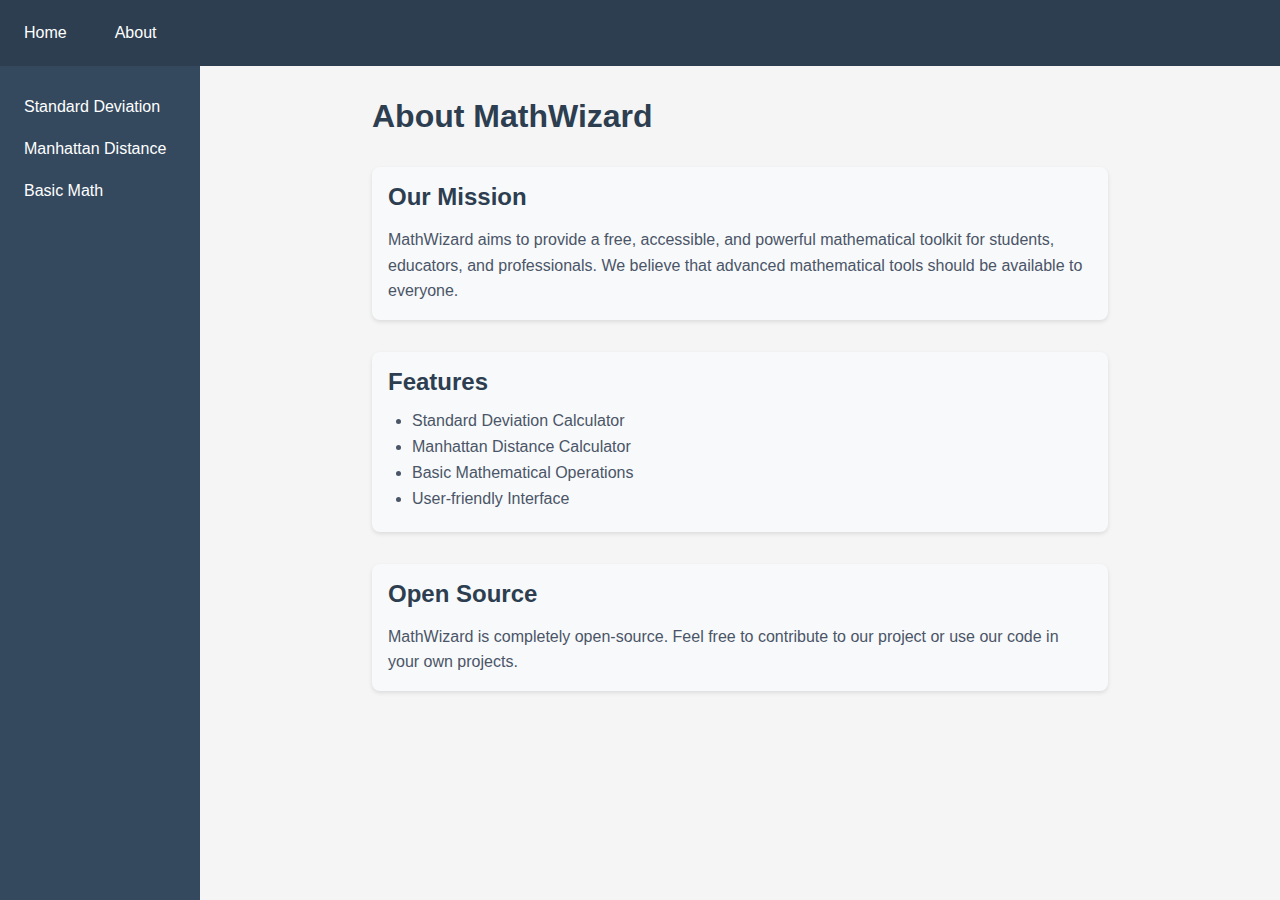
==== about/index.html @ cb5387a7 "first commit" ====
<!DOCTYPE html>
<html lang="en">
  <head>
    <meta charset="UTF-8" />
    <meta name="viewport" content="width=device-width, initial-scale=1.0" />
    <title>About - MathWizard</title>
    <link rel="stylesheet" href="../global.css" />
  </head>
  <body>
    <nav>
      <ul>
        <li><a href="/">Home</a></li>
        <li><a href="/about">About</a></li>
      </ul>
    </nav>

    <aside>
      <ul>
        <li>
          <a href="/standard-deviation">Standard Deviation</a>
        </li>
        <li>
          <a href="/manhattan-distance">Manhattan Distance</a>
        </li>
        <li>
          <a href="/basic-math">Basic Math</a>
        </li>
      </ul>
    </aside>

    <main class="about-main">
      <h1>About MathWizard</h1>
      <section>
        <h2>Our Mission</h2>
        <p>
          MathWizard aims to provide a free, accessible, and powerful
          mathematical toolkit for students, educators, and professionals. We
          believe that advanced mathematical tools should be available to
          everyone.
        </p>
      </section>

      <section>
        <h2>Features</h2>
        <ul>
          <li>Standard Deviation Calculator</li>
          <li>Manhattan Distance Calculator</li>
          <li>Basic Mathematical Operations</li>
          <li>User-friendly Interface</li>
        </ul>
      </section>

      <section>
        <h2>Open Source</h2>
        <p>
          MathWizard is completely open-source. Feel free to contribute to our
          project or use our code in your own projects.
        </p>
      </section>
    </main>
  </body>
</html>
---- global.css ----
* {
    margin: 0;
    padding: 0;
    box-sizing: border-box;
    font-family: Arial, sans-serif;
}

a {
    text-decoration: none;
    color: inherit;
}

body {
    display: grid;
    grid-template-columns: 200px 1fr;
    grid-template-rows: auto 1fr;
    min-height: 100vh;
    background-color: #f5f5f5;
}

nav {
    grid-column: 1 / -1;
    background-color: #2c3e50;
    padding: 1rem;
}

nav ul {
    display: flex;
    gap: 2rem;
    list-style: none;
}

nav ul li {
    color: white;
    cursor: pointer;
    padding: 0.5rem;
    border-radius: 4px;
}

nav ul li:hover {
    background-color: #34495e;
}

aside {
    background-color: #34495e;
    padding: 1rem;
}

aside ul {
    list-style: none;
}

aside ul li {
    color: white;
    padding: 0.5rem;
    margin: 0.5rem 0;
    cursor: pointer;
    border-radius: 4px;
}

aside ul li:hover {
    background-color: #2c3e50;
}

main {
    padding: 2rem;
}

h1 {
    color: #2c3e50;
    margin-bottom: 1rem;
}

p {
    color: #34495e;
    line-height: 1.6;
}

.separator {
    height: 1px;
    background-color: #2c3e50;
    margin: 1rem 0;
}

main section {
    margin: 2rem 0;
    padding: 1rem;
    background-color: #f8f9fa;
    border-radius: 8px;
    box-shadow: 0 2px 4px rgba(0, 0, 0, 0.1);
}

main section h2 {
    color: #2c3e50;
    margin-bottom: 1rem;
    font-size: 1.5rem;
}

main section p {
    line-height: 1.6;
    color: #4a5568;
}

main section ul {
    list-style-type: disc;
    padding-left: 1.5rem;
}

main section ul li {
    margin: 0.5rem 0;
    color: #4a5568;
}

/* About sayfası için özel stil */
.about-main {
    max-width: 800px;
    margin: 0 auto;
    padding: 2rem;
}

.about-main section {
    margin: 2rem 0;
    padding: 1rem;
    background-color: #f8f9fa;
    border-radius: 8px;
    box-shadow: 0 2px 4px rgba(0, 0, 0, 0.1);
}

.std-dev-chart {
    width: 100%;
    height: 300px;
    max-width: 800px;
    margin: 0 auto;
}
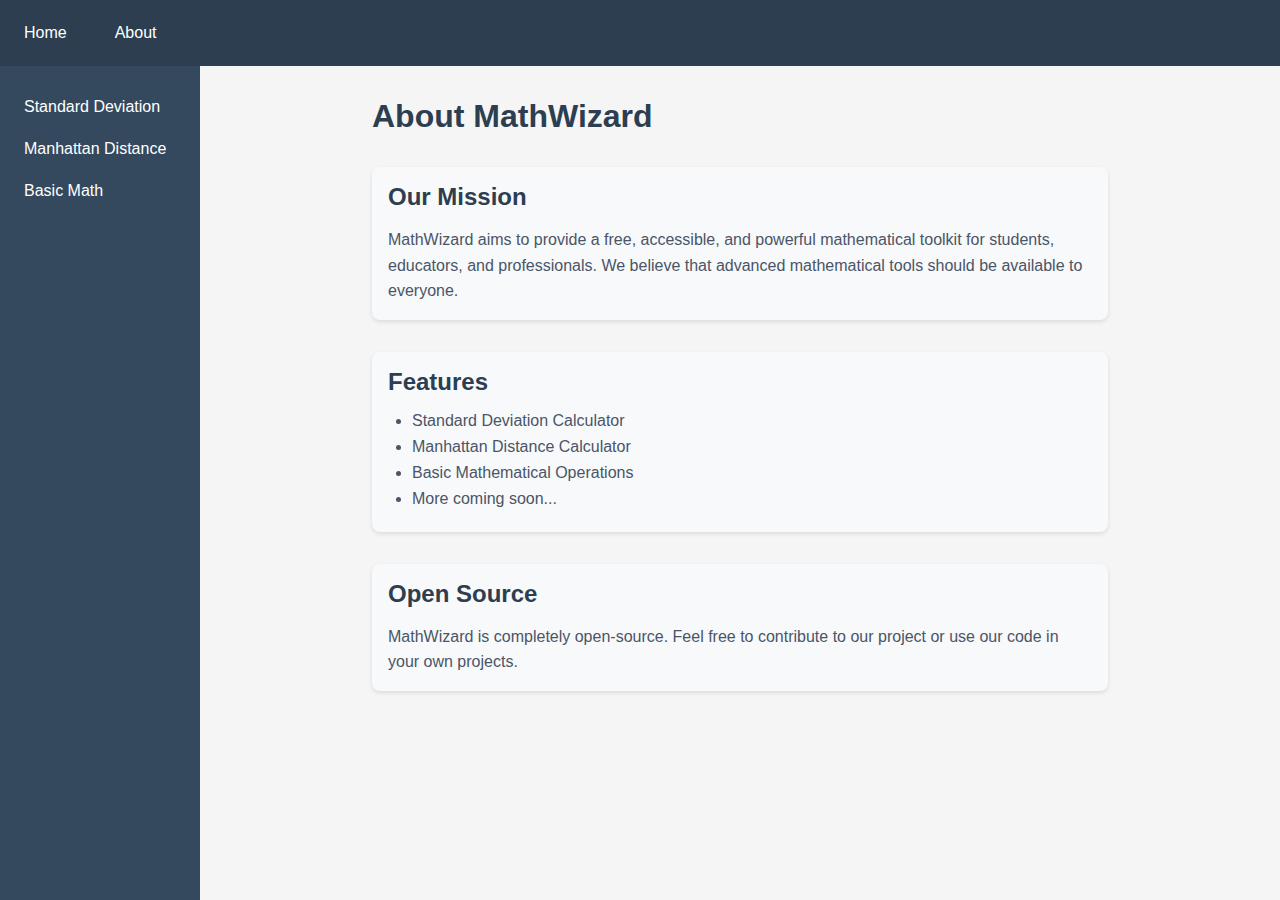
==== commit f1d479c1: "x" ====
--- a/about/index.html
+++ b/about/index.html
@@ -9,21 +9,21 @@
   <body>
     <nav>
       <ul>
-        <li><a href="/">Home</a></li>
-        <li><a href="/about">About</a></li>
+        <li><a href="/mathwizard/">Home</a></li>
+        <li><a href="/mathwizard/about">About</a></li>
       </ul>
     </nav>
 
     <aside>
       <ul>
         <li>
-          <a href="/standard-deviation">Standard Deviation</a>
+          <a href="/mathwizard/standard-deviation">Standard Deviation</a>
         </li>
         <li>
-          <a href="/manhattan-distance">Manhattan Distance</a>
+          <a href="/mathwizard/manhattan-distance">Manhattan Distance</a>
         </li>
         <li>
-          <a href="/basic-math">Basic Math</a>
+          <a href="/mathwizard/basic-math">Basic Math</a>
         </li>
       </ul>
     </aside>
@@ -46,7 +46,7 @@
           <li>Standard Deviation Calculator</li>
           <li>Manhattan Distance Calculator</li>
           <li>Basic Mathematical Operations</li>
-          <li>User-friendly Interface</li>
+          <li>More coming soon...</li>
         </ul>
       </section>
 
